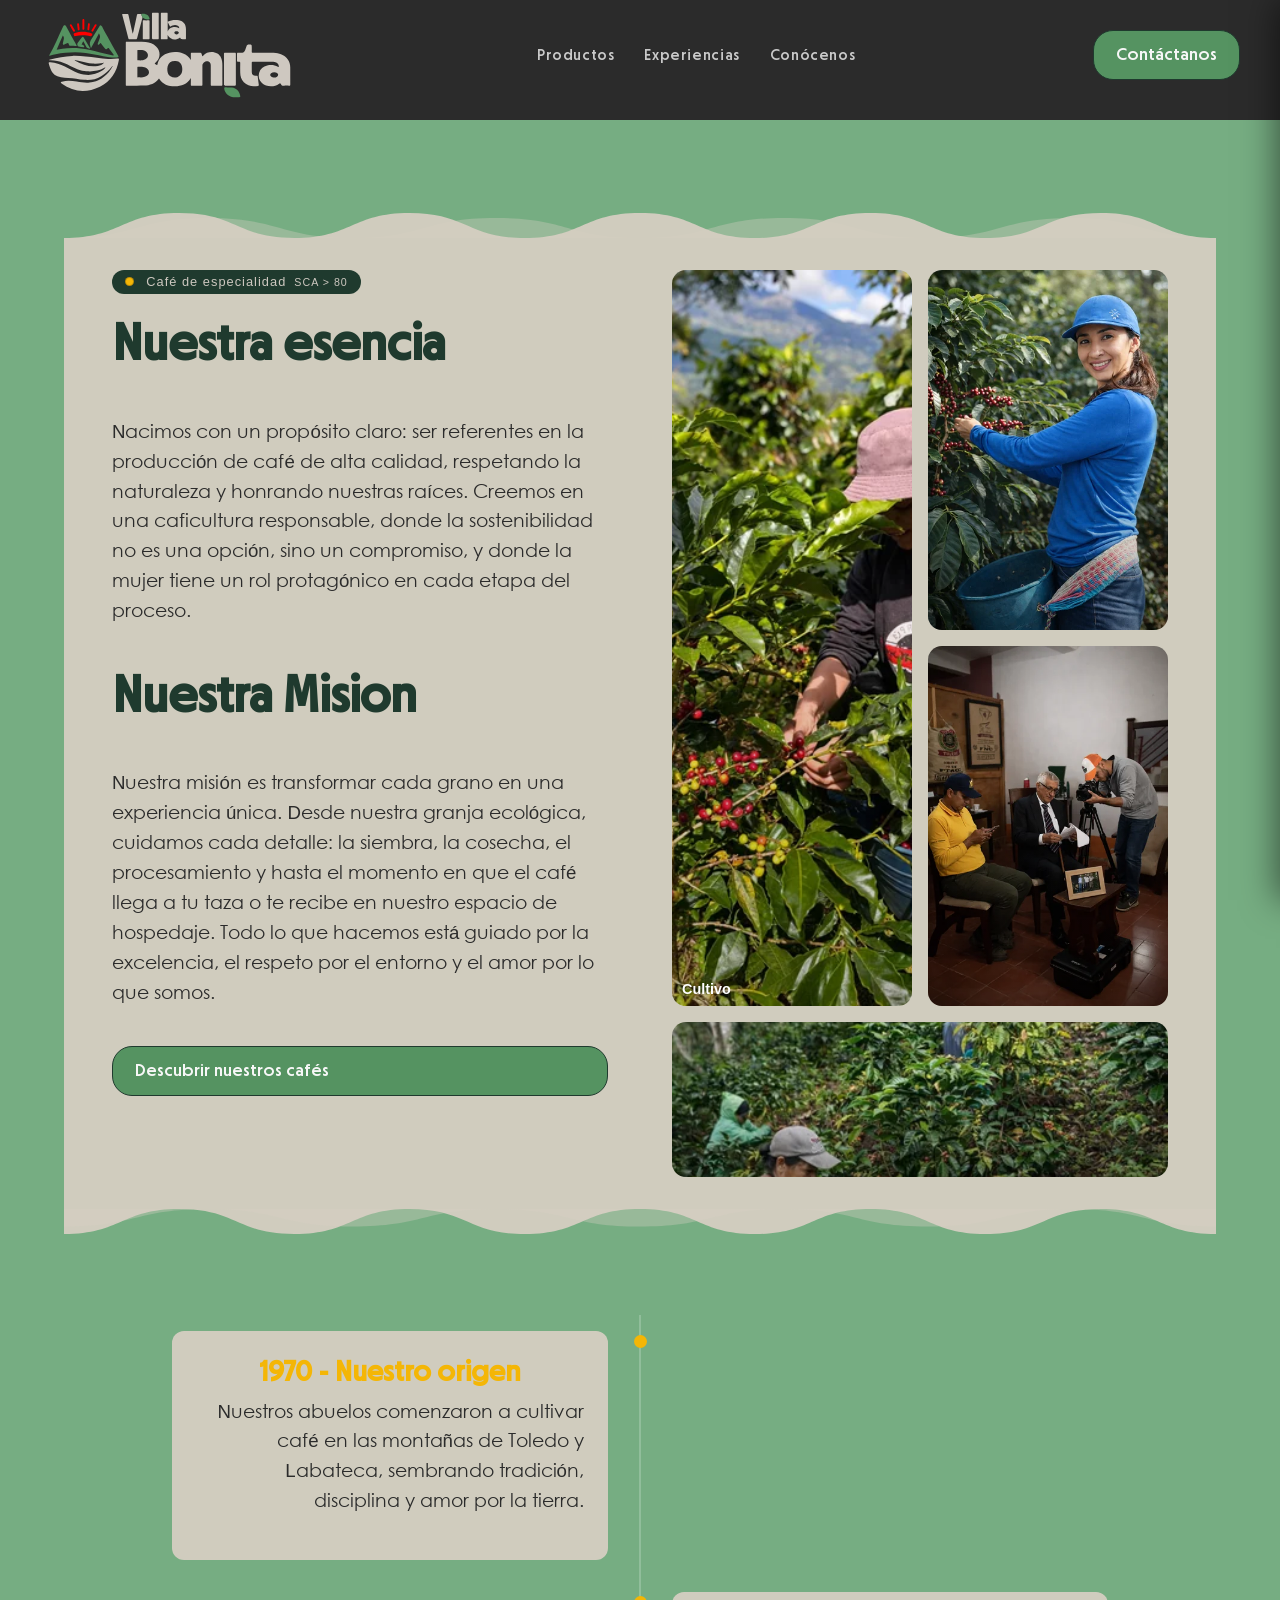
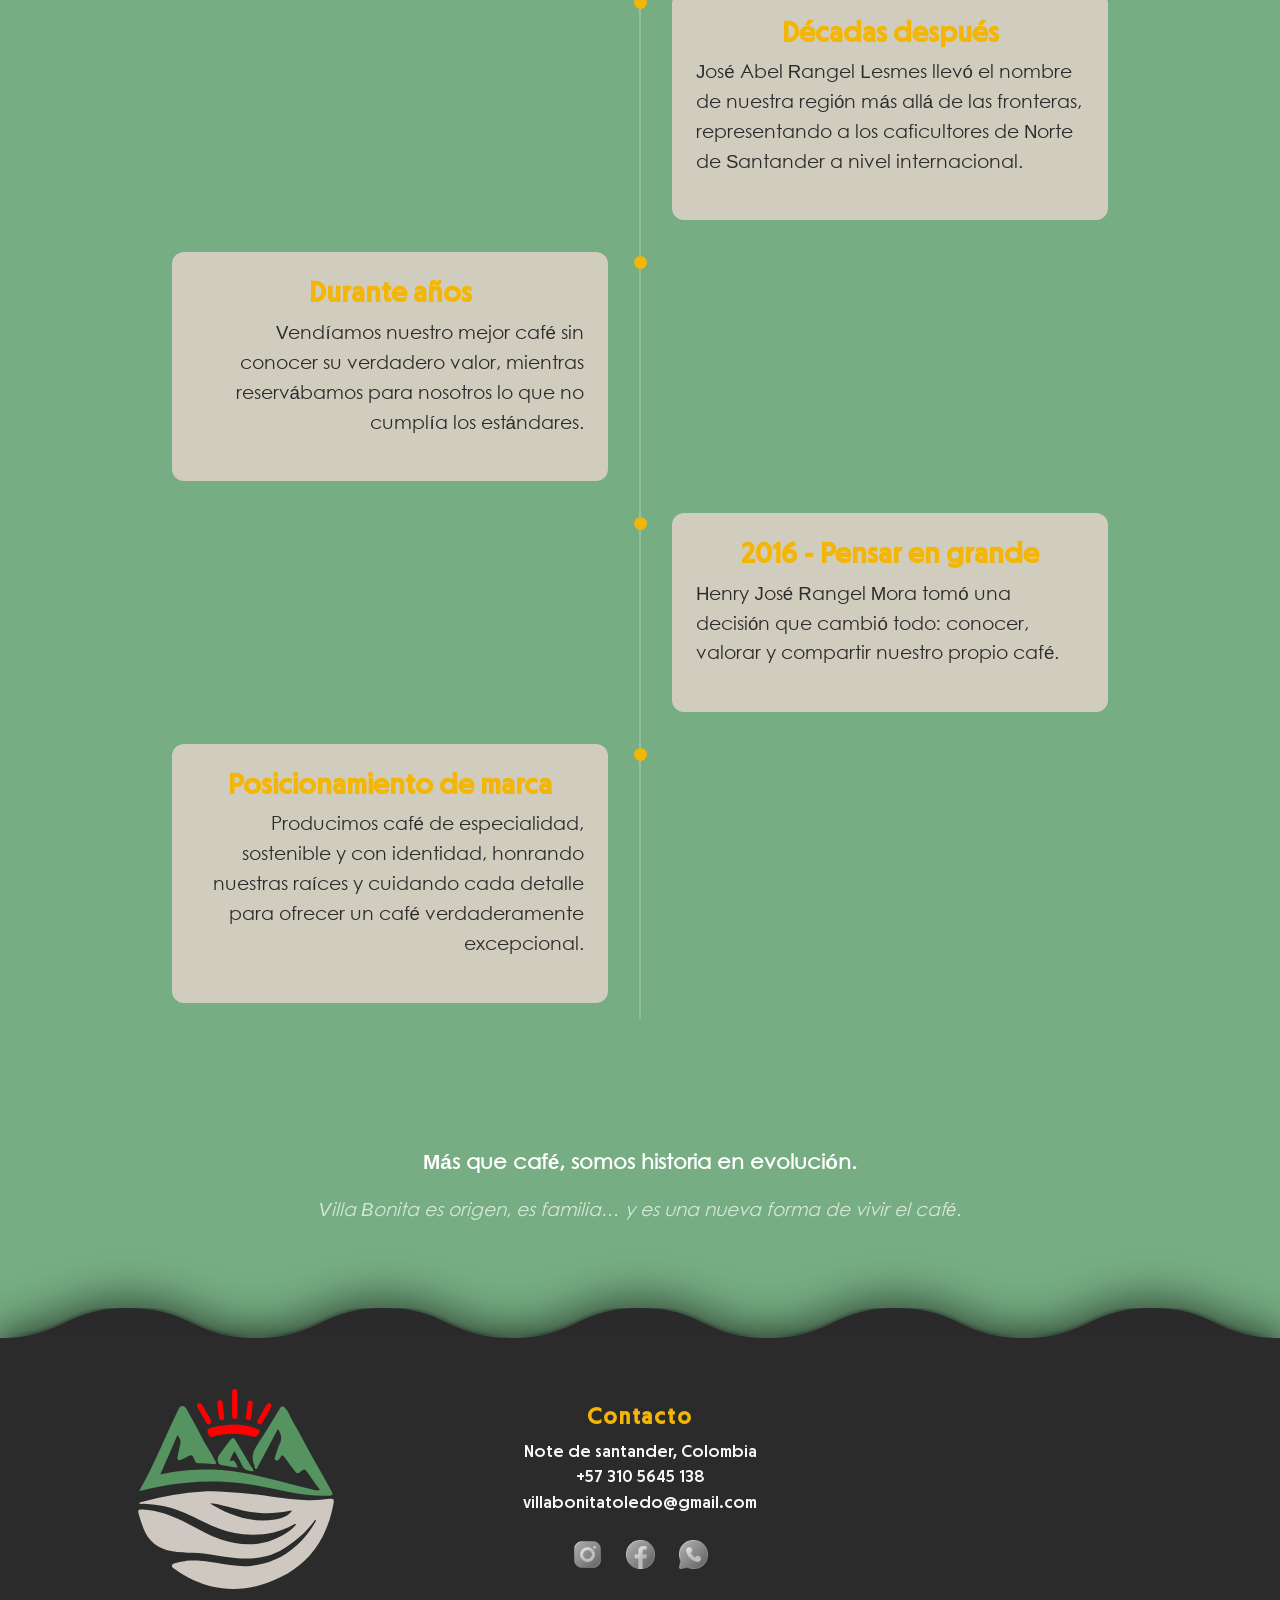
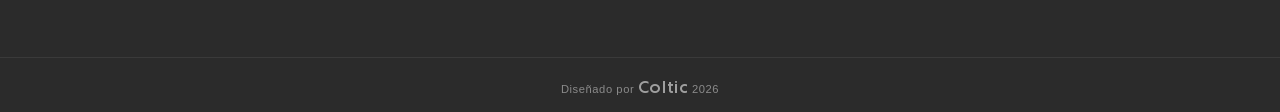
==== nosotros/index.html @ d552e8ca "web completa" ====
<!DOCTYPE html>
<html lang="es" dir="ltr">
<head>
  <meta charset="utf-8">
<meta name="viewport" content="width=device-width, initial-scale=1.0">
<meta name="generator" content="Hugo 0.157.0">

<title>

  Acerca de Nosotros | Cafe villa bonita

</title>


<meta name="description" content="Somos una familia caficultora de Norte de Santander, Colombia, parte de las más de 500.000 familias cafeteras que han construido la tradición del café colombiano durante generaciones. Hace más de 50 años, nuestros abuelos comenzaron a cultivar café en los municipios de Toledo y Labateca, produciendo granos de alta calidad que eran vendidos en pergamino seco a las cooperativas de la región.">
<meta name="robots" content="index,follow">
<link rel="canonical" href="https://cafevillabonita.com/nosotros/">


<meta name="theme-color" content="#1F3A2E">


<link rel="icon" type="image/png" sizes="32x32" href="../static/images/favicon-32.png">
<link rel="icon" type="image/png" sizes="16x16" href="../static/images/favicon-16.png">
<link rel="apple-touch-icon" href="../static/images/apple-touch-icon.png">


<meta property="og:title" content="Acerca de Nosotros">
<meta property="og:description" content="Somos una familia caficultora de Norte de Santander, Colombia, parte de las más de 500.000 familias cafeteras que han construido la tradición del café colombiano durante generaciones. Hace más de 50 años, nuestros abuelos comenzaron a cultivar café en los municipios de Toledo y Labateca, produciendo granos de alta calidad que eran vendidos en pergamino seco a las cooperativas de la región.">
<meta property="og:type" content="article">
<meta property="og:url" content="https://cafevillabonita.com/nosotros/">
<meta property="og:image" content="https://cafevillabonita.com/static/images/og-nosotros.jpg">


<meta name="twitter:card" content="summary_large_image">
<meta name="twitter:title" content="Acerca de Nosotros">
<meta name="twitter:description" content="Somos una familia caficultora de Norte de Santander, Colombia, parte de las más de 500.000 familias cafeteras que han construido la tradición del café colombiano durante generaciones. Hace más de 50 años, nuestros abuelos comenzaron a cultivar café en los municipios de Toledo y Labateca, produciendo granos de alta calidad que eran vendidos en pergamino seco a las cooperativas de la región.">
<meta name="twitter:image" content="https://cafevillabonita.com/static/images/og-nosotros.jpg">


<script type="application/ld+json">
{
  "@context": "https://schema.org",
  "@type": "CafeOrCoffeeShop",
  "name": "Cafe villa bonita",
  "url": "https:\/\/cafevillabonita.com\/",
  "image": "https:\/\/cafevillabonita.com\/static\/images\/og-nosotros.jpg",
  "telephone": "+573105645138",
  "priceRange": "$$",
  "servesCuisine": "Coffee",
  "address": {
    "@type": "PostalAddress",
    "addressLocality": "Cucuta",
    "addressRegion": "Norte de Santander",
    "addressCountry": "CO"
  },
  "areaServed": [
    "Cucuta",
    "Norte de Santander",
    "Colombia"
  ]
}
</script>



  
  <link rel="stylesheet" href="../css/alt-card-nosotros.min.e0b9ff55c21d50f3d258c3853c9b932d518402a1f5eff3ce58d56b089b18047c.css" integrity="sha256-4Ln/VcIdUPPSWMOFPJuTLVGEAqH17/POWNVrCJsYBHw=">

  
  <link rel="stylesheet" href="../css/alt-card.min.a012defa12b18b58662d722059b4952487ee0917223257ab98ca5a580519e308.css" integrity="sha256-oBLe&#43;hKxi1hmLXIgWbSVJIfuCRciMlermMpaWAUZ4wg=">

  
  <link rel="stylesheet" href="../css/banner.min.e0e24f517480e88f0f3f50a0a17abdf6e18a5f39805a95d7f7ee9c7c6dac8bc4.css" integrity="sha256-4OJPUXSA6I8PP1CgoXq99uGKXzmAWpXX9&#43;6cfG2si8Q=">

  
  <link rel="stylesheet" href="../css/card.min.d6b584b9b9c04e47d03b76b246a98bdae28131eff5845961ef75f1557c51cffa.css" integrity="sha256-1rWEubnATkfQO3ayRqmL2uKBMe/1hFlh73XxVXxRz/o=">

  
  <link rel="stylesheet" href="../css/footer.min.8803149e581cc47db1b1b2acdd8622eb58442ef3a30577e23818d7030b1f3c21.css" integrity="sha256-iAMUnlgcxH2xsbKs3YYi61hELvOjBXfiOBjXAwsfPCE=">

  
  <link rel="stylesheet" href="../css/header.min.76fa149b9b3a6375299b50a03fbbb56c1b076fc9094013f809448774cabc92ca.css" integrity="sha256-dvoUm5s6Y3Upm1CgP7u1bBsHb8kJQBP4CUSHdMq8kso=">

  
  <link rel="stylesheet" href="../css/home.min.0d981e11b7a90936c581f963ebe238af52ac992366ea3aa07b445f94643ab342.css" integrity="sha256-DZgeEbepCTbFgflj6&#43;I4r1KsmSNm6jqge0RflGQ6s0I=">

  
  <link rel="stylesheet" href="../css/nosotros.min.40eb03f7939fa5b7edeab7a87f39a2e6185ba25d52245701ea2e74d8fcb923e8.css" integrity="sha256-QOsD95Ofpbft6reofzmi5hhbol1SJFcB6i502Py5I&#43;g=">

  
  <link rel="stylesheet" href="../css/restart.min.5102d65a7f0a45d109d95d8af718df1ff96231693887f4243d9b9991c1edf4e9.css" integrity="sha256-UQLWWn8KRdEJ2V2K9xjfH/liMWk4h/QkPZuZkcHt9Ok=">

  
  <link rel="stylesheet" href="../css/root.min.d21fa82b6e6858e2c30b446e4b81944c9ce66790e1b120f0b5f7b65f4b5e7a98.css" integrity="sha256-0h&#43;oK25oWOLDC0RuS4GUTJzmZ5DhsSDwtfe2X0teepg=">




  
  <script src="../js/banner.min.9e2eaf1ab714903c343801140e72af5b3b07ce07e80082640d0bd305f63f912d.js" integrity="sha256-ni6vGrcUkDw0OAEUDnKvWzsHzgfoAIJkDQvTBfY/kS0=" defer></script>

  
  <script src="../js/header.min.4afda7f44153129c2d91d35d87b248793e9e0d000b89fb94a30e86420f507248.js" integrity="sha256-Sv2n9EFTEpwtkdNdh7JIeT6eDQALifuUow6GQg9Qckg=" defer></script>

  
  <script src="../js/home.min.dd20b974a887bbfc6c14af3d4c9d865d4722e168c89e0148416336201d9dabe5.js" integrity="sha256-3SC5dKiHu/xsFK89TJ2GXUci4WjIngFIQWM2IB2dq&#43;U=" defer></script>

</head>
<body>
  <header>
    <div class="header-container">

  <a class="logo-container" href="../">
    <img class="logo" src="../static/images/logo.svg" alt="Logo cafe villa bonita">
  </a>

  <nav>
    <ul>
      <li><a href="../#productos">Productos</a></li>
      <li><a href="../#experiencias">Experiencias</a></li>
      <li><a href="../nosotros">Conócenos</a></li>
    </ul>
  </nav>

  <div class="header-actions">
    <a class="button-1" href="https://api.whatsapp.com/send?phone=3105645138&text=Buen%20día,%20vengo%20del%20sitio%20web%20y%20me%20gustaría%20recibir%20información%20sobre%20sus%20cafés%20disponibles.%20☕" target="_blank">
      Contáctanos
    </a>
    <div class="hamburger-menu" id="hamburger-btn">
      <img src="../static/images/hamburger-menu.svg" alt="menu hamburguesa">
    </div>
  </div>
</div>


<div class="drawer-overlay" id="drawer-overlay"></div>
<div class="drawer" id="drawer">
  <button class="drawer-close" id="drawer-close">✕</button>
  <nav class="drawer-nav">
    <ul>
      <li><a href="../#productos" class="drawer-link">Productos</a></li>
      <li><a href="../#experiencias" class="drawer-link">Experiencias</a></li>
      <li><a href="../nosotros" class="drawer-link">Conócenos</a></li>
    </ul>
  </nav>
</div>


  </header>
  <main>
    
<section class="section-one">
  <div class="generic-container-nosotros">
    <div class="feature" id="reference-displacement-1">

  
  <svg class="wave" viewBox="0 0 400 24" preserveAspectRatio="none">
    <path d="M0,24 C25,24 25,8 50,8 C75,8 75,24 100,24 C125,24 125,8 150,8 C175,8 175,24 200,24 C225,24 225,8 250,8 C275,8 275,24 300,24 C325,24 325,8 350,8 C375,8 375,24 400,24 L0,24 Z" fill="rgba(214,207,194,0.35)"/>
    <path d="M0,24 C20,24 20,4 40,4 C60,4 60,24 80,24 C100,24 100,4 120,4 C140,4 140,24 160,24 C180,24 180,4 200,4 C220,4 220,24 240,24 C260,24 260,4 280,4 C300,4 300,24 320,24 C340,24 340,4 360,4 C380,4 380,24 400,24 L0,24 Z" fill="rgba(214,207,194,0.94)"/>
  </svg>

  <div class="content">

    <div class="intro">
      <span class="badge">
        <span class="dot"></span>
        Café de especialidad
        <small>SCA > 80</small>
      </span>

      <h2>Nuestra esencia</h2>

      <p>
        Nacimos con un propósito claro: ser referentes en la producción de café de alta calidad, respetando la naturaleza y honrando nuestras raíces. Creemos en una caficultura responsable, donde la sostenibilidad no es una opción, sino un compromiso, y donde la mujer tiene un rol protagónico en cada etapa del proceso.
      </p>

      <h2>Nuestra Mision</h2>

      <p>
        Nuestra misión es transformar cada grano en una experiencia única. Desde nuestra granja ecológica, cuidamos cada detalle: la siembra, la cosecha, el procesamiento y hasta el momento en que el café llega a tu taza o te recibe en nuestro espacio de hospedaje. Todo lo que hacemos está guiado por la excelencia, el respeto por el entorno y el amor por lo que somos.
      </p>

      <a href="#" class="button-1">
        Descubrir nuestros cafés
      </a>
    </div>

    
    <div class="list-images">

      <div>
        <img src="../static/images/villa3.webp" alt="">
        <span>Cultivo</span>
      </div>

      <div>
        <img src="../static/images/villa1.webp" alt="">
      </div>

      <div>
        <img src="../static/images/villa4.webp" alt="">
      </div>

      <div>
        <img src="../static/images/villa2.webp" alt="">
      </div>

    </div>

  </div>

  
  <svg class="wave" viewBox="0 0 400 24" preserveAspectRatio="none">
    <path d="M0,0 L0,20 C20,20 20,0 40,0 C60,0 60,20 80,20 C100,20 100,0 120,0 C140,0 140,20 160,20 C180,20 180,0 200,0 C220,0 220,20 240,20 C260,20 260,0 280,0 C300,0 300,20 320,20 C340,20 340,0 360,0 C380,0 380,20 400,20 L400,0 Z" fill="rgba(214,207,194,0.94)"/>
    <path d="M0,0 L0,14 C25,14 25,0 50,0 C75,0 75,14 100,14 C125,14 125,0 150,0 C175,0 175,14 200,14 C225,14 225,0 250,0 C275,0 275,14 300,14 C325,14 325,0 350,0 C375,0 375,14 400,14 L400,0 Z" fill="rgba(214,207,194,0.35)"/>
  </svg>

</div>

  </div>
</section>


<section class="section-two">

  <div class="green-container" id="reference-displacement-2">

    <div class="timeline">

      <div class="timeline-item left">
        <div class="timeline-card">
          <h2>1970 - Nuestro origen</h2>
          <p>
            Nuestros abuelos comenzaron a cultivar café en las montañas de Toledo y Labateca, sembrando tradición, disciplina y amor por la tierra.
          </p>
        </div>
      </div>

      <div class="timeline-item right">
        <div class="timeline-card">
          <h2>Décadas después</h2>
          <p>
            José Abel Rangel Lesmes llevó el nombre de nuestra región más allá de las fronteras, representando a los caficultores de Norte de Santander a nivel internacional.
          </p>
        </div>
      </div>

      <div class="timeline-item left">
        <div class="timeline-card">
          <h2>Durante años</h2>
          <p>
            Vendíamos nuestro mejor café sin conocer su verdadero valor, mientras reservábamos para nosotros lo que no cumplía los estándares.
          </p>
        </div>
      </div>

      <div class="timeline-item right">
        <div class="timeline-card">
          <h2>2016 - Pensar en grande</h2>
          <p>
            Henry José Rangel Mora tomó una decisión que cambió todo: conocer, valorar y compartir nuestro propio café.
          </p>
        </div>
      </div>

      <div class="timeline-item left">
        <div class="timeline-card">
          <h2>Posicionamiento de marca</h2>
          <p>
            Producimos café de especialidad, sostenible y con identidad, honrando nuestras raíces y cuidando cada detalle para ofrecer un café verdaderamente excepcional.
          </p>
        </div>
      </div>

    </div>

    <div class="nosotros-cierre">
      <p class="big">
        Más que café, somos historia en evolución.
      </p>
      <p class="cta">
        Villa Bonita es origen, es familia… y es una nueva forma de vivir el café.
      </p>
    </div>

  </div>

</section>


  </main>
  <footer>
    <div class="footer-wrapper">

<svg class="wave" xmlns="http://www.w3.org/2000/svg" viewBox="0 0 200 12" preserveAspectRatio="none">
  <defs>
    <filter id="waveShadow" x="-20%" y="-50%" width="140%" height="200%">
      <feDropShadow dx="0" dy="-0.6" stdDeviation="0.6" flood-color="black" flood-opacity="0.35"/>
    </filter>
  </defs>
  <path 
    d="M0,12 C10,12 10,0 20,0 C30,0 30,12 40,12 C50,12 50,0 60,0 C70,0 70,12 80,12 C90,12 90,0 100,0 C110,0 110,12 120,12 C130,12 130,0 140,0 C150,0 150,12 160,12 C170,12 170,0 180,0 C190,0 190,12 200,12 L200,12 L0,12 Z"
    fill="rgba(43,43,43)"
    filter="url(#waveShadow)"
  />
</svg>

<div class="footer">
    <div class="footer-container">
        <div class="footer-brand">
            <a href="../">
                <img src="../static/images/logo-mini.svg" alt="Cafe villa bonita logo">
            </a>
        </div>
        <div class="footer-contact">
            <div class="more-info">
                <h3>Contacto</h3>
                <ul class="contact-list">
                    <li>Note de santander, Colombia</li>
                    <li>+57 310 5645 138</li>
                    <li>villabonitatoledo@gmail.com</li>
                </ul>
            </div>
            <div class="social-network">
                <a href="https://www.instagram.com/granja_villabonita/?hl=es-la" target="_blank">
                    <img src="../static/images/instagram.webp" alt="Instagram">
                </a>
                <a href="https://web.facebook.com/cafeVillabonita/?locale=es_LA&_rdc=1&_rdr#" target="_blank">
                    <img src="../static/images/facebook.webp" alt="LinkedIn">
                </a>
                <a href="https://api.whatsapp.com/send?phone=573105645138&text=Buen%20día,%20vengo%20del%20sitio%20web%20y%20quisiera%20recibir%20más%20información%20sobre%20sus%20productos%20de%20café.%20☕" target="_blank">
                    <img src="../static/images/whatsapp.webp" alt="Whatsapp">
                </a>
            </div>
        </div>
        <div class="footer-maps">
            <iframe 
                src="https://www.google.com/maps/embed?pb=!1m18!1m12!1m3!1d3957.464409451192!2d-72.4615962520603!3d7.301605736949789!2m3!1f0!2f0!3f0!3m2!1i1024!2i768!4f13.1!3m3!1m2!1s0x8e689b80496dd65d%3A0x60ef6990eabd47de!2sCAFE%20VILLA%20CELINA%20SAS%20-%20Productora%2C%20procesadora%20y%20comercializadora%20de%20Caf%C3%A9.!5e0!3m2!1ses!2sco!4v1774095635940!5m2!1ses!2sco" 
                loading="lazy" 
                referrerpolicy="no-referrer-when-downgrade">
            </iframe>
        </div>
    </div>
    <div class="footer-credits">
        Diseñado por 
        <a href="https://coltic.site" target="_blank" rel="noopener">Coltic</a> 
        2026
    </div>
</div>

</div>

  </footer>
</body>
</html>
---- css/alt-card-nosotros.min.e0b9ff55c21d50f3d258c3853c9b932d518402a1f5eff3ce58d56b089b18047c.css ----
#reference-displacement-1 .content{align-items:start}.list-images{display:grid;grid-template-columns:repeat(2,1fr);grid-template-rows:1fr 1fr auto;gap:1rem}.list-images div{position:relative;overflow:hidden;border-radius:14px}.list-images img{width:100%;height:100%;object-fit:cover;display:block;transition:transform .6s ease}.list-images div:nth-child(1){grid-row:span 2}.list-images div:nth-child(4){grid-column:span 2;aspect-ratio:16/5}.list-images div:hover img{transform:scale(1.08)}.list-images div::after{content:"";position:absolute;inset:0;background:linear-gradient(to top,rgba(0,0,0,.4),transparent 60%);opacity:.7;transition:.3s}.list-images span{position:absolute;bottom:10px;left:10px;color:#fff;font-size:.9rem;font-weight:600;z-index:2}@media(max-width:890px){.list-images{grid-template-columns:repeat(2,1fr);grid-template-rows:auto}.list-images div:nth-child(1){grid-row:span 2;aspect-ratio:unset;min-height:280px}.list-images div:nth-child(2),.list-images div:nth-child(3){aspect-ratio:1/1}.list-images div:nth-child(4){grid-column:span 2;aspect-ratio:3/1}}
---- css/alt-card.min.a012defa12b18b58662d722059b4952487ee0917223257ab98ca5a580519e308.css ----
.wave{width:100%;height:24px;display:block}.content{display:grid;grid-template-columns:1fr 1fr;gap:4rem;background:rgba(214,207,194,.94);padding:2rem clamp(1rem,8vw,3rem)}.intro{display:flex;flex-direction:column;gap:1.2rem}.badge{display:inline-flex;align-items:center;gap:.5rem;padding:.35rem .8rem;font-size:.8rem;letter-spacing:.08em;background:var(--bg-main);border-radius:999px;color:var(--text-muted);width:fit-content}.dot{width:7px;height:7px;border-radius:50%;background:var(--accent-yellow)}.intro h2{color:var(--bg-main)}.list{display:flex;flex-direction:column;gap:1.5rem}.list>div{display:flex;gap:1rem;padding-bottom:1rem;border-bottom:1px solid rgba(31,58,46,8%)}.list span{font-size:2rem;font-weight:800;font-family:acumin;color:var(--accent-yellow);width:2rem}.list strong{font-size:1rem}@media(max-width:890px){.content{grid-template-columns:1fr;gap:3rem}.intro h2{font-size:1.9rem}}
---- css/banner.min.e0e24f517480e88f0f3f50a0a17abdf6e18a5f39805a95d7f7ee9c7c6dac8bc4.css ----
.banner{display:grid;grid-template-columns:1fr 1fr;max-width:1200px;width:100%;box-sizing:border-box;gap:0;padding:1rem 1.5rem;background:var(--bg-secondary)}.banner-content{display:flex;flex-direction:column;justify-content:center;gap:1.4rem}.banner-image{display:flex;align-items:center;justify-content:center}.kit-image{display:flex;flex-direction:column;align-items:center;gap:1rem;width:100%}.kit-frame{position:relative;width:100%;aspect-ratio:1;border-radius:1.5rem;overflow:hidden;background:rgba(255,255,255,4%)}.kit-frame img{width:100%;height:100%;object-fit:cover;display:block;transition:opacity .4s}.kit-prev,.kit-next{position:absolute;top:50%;transform:translateY(-50%);background:rgba(0,0,0,.35);color:#fff;border:none;width:32px;height:32px;border-radius:50%;cursor:pointer;font-size:.9rem;display:flex;align-items:center;justify-content:center;z-index:2;transition:background .2s}.kit-prev:hover,.kit-next:hover{background:rgba(0,0,0,.6)}.kit-prev{left:.7rem}.kit-next{right:.7rem}.dots-image{display:flex;gap:.5rem}.dots-image span{display:block;width:8px;height:8px;border-radius:50%;border:1.5px solid var(--brand-green-light);cursor:pointer;transition:background .2s}.dots-image span.on{background:var(--brand-green-light)}.banner-tag{font-size:.72rem;letter-spacing:.14em;text-transform:uppercase;color:var(--brand-green-light)}.banner-description{color:var(--text-muted);line-height:1.7;font-size:.9rem;max-width:44ch}.banner-actions{display:flex;flex-wrap:wrap;gap:.8rem}@media(max-width:890px){.banner{grid-template-columns:1fr;padding:1rem 1.5rem;text-align:center}.banner-content{align-items:center;padding:0;display:contents}.banner-tag{order:1}.banner h1{order:2}.banner-description{order:3}.banner-image{order:4;padding-top:1rem}.banner-actions{order:5;justify-content:center;padding:1rem 0}.banner{display:flex;flex-direction:column;align-items:center}.banner-description{max-width:unset}}
---- css/card.min.d6b584b9b9c04e47d03b76b246a98bdae28131eff5845961ef75f1557c51cffa.css ----
.card{width:100%;filter:drop-shadow(0 8px 24px rgba(0,0,0,.25))}.card-body{background:rgba(214,207,194,.94);padding:1.5rem}.wave{display:block;width:100%;height:30px}.card h2{margin-bottom:1rem}.card p{line-height:1.7}.prod-img{width:100%;aspect-ratio:4/3;object-fit:cover;display:block;margin-bottom:1rem}.card-body h3{font-size:.95rem;font-weight:600;color:var(--bg-main);margin:0 0 .2rem}.prod-sub{font-size:.75rem;color:#7a7267;margin:0 0 .8rem}.sabores{display:flex;flex-wrap:wrap;gap:.3rem;margin-bottom:.8rem}.sabores span{font-size:.65rem;letter-spacing:.06em;text-transform:uppercase;padding:.18rem .55rem;border:1px solid rgba(43,33,15,.22);border-radius:999px;color:#5a5045}.indicadores{display:flex;flex-direction:column;gap:.4rem;margin-bottom:.9rem}.ind-row{display:flex;align-items:center;gap:.6rem;font-size:.68rem;text-transform:uppercase;letter-spacing:.06em;color:#7a7267}.ind-row>span{min-width:4.2rem}.dot{display:inline-block;width:9px;height:9px;border-radius:50%;border:1.5px solid rgba(43,33,15,.28);margin-right:.28rem}.dot.on{background:var(--bg-main);border-color:var(--bg-main)}.prod-footer{display:flex;align-items:center;justify-content:space-between;padding-top:.8rem;border-top:1px solid rgba(43,33,15,.1)}.precio{display:block;font-size:2rem;font-weight:700;font-family:acumin;color:var(--bg-main)}.stock{font-size:.68rem;letter-spacing:.04em;color:var(--brand-green)}.stock.low{color:var(--accent-yellow)}.btn{font-size:.7rem;font-weight:600;letter-spacing:.07em;text-transform:uppercase;text-decoration:none;padding:.5rem .9rem;background:var(--bg-main);color:var(--text-muted);border-radius:4px}
---- css/footer.min.8803149e581cc47db1b1b2acdd8622eb58442ef3a30577e23818d7030b1f3c21.css ----
.footer-wrapper{display:flex;flex-direction:column;width:100%;filter:drop-shadow(0 -10px 20px rgba(0,0,0,.4))drop-shadow(0 8px 20px rgba(0,0,0,.3));will-change:filter;transform:translateZ(0)}.wave{display:block;width:100%;height:30px;position:relative;z-index:2}footer{display:flex;flex-direction:column;align-items:center;background-color:var(--brand-green-light);padding-top:3rem}.footer{background-color:var(--bg-secondary);width:100%;display:flex;flex-direction:column;align-items:center;box-shadow:0 10px 28px rgba(0,0,0,.4);will-change:auto}.footer-container{display:grid;grid-template-columns:1fr 1fr 1fr;max-width:1200px;width:100%;padding:3rem 1.5rem;gap:60px}.footer-brand{display:flex;flex-direction:column;justify-content:center;align-items:center}.footer-brand img{width:200px}.footer-contact{display:flex;flex-direction:column;text-align:center;align-items:center;justify-content:center}.more-info h3{color:var(--accent-yellow);font-size:1.4rem;font-weight:600;letter-spacing:.08em;font-family:niveau;margin-bottom:14px}.contact-list{display:flex;flex-direction:column;gap:8px}.social-network{display:flex;gap:18px;margin-top:25px}.social-network img{width:35px;transition:transform .3s}.social-network a:hover img{transform:translateY(-3px)}.footer-maps iframe{width:100%;height:220px;border:none;border-radius:10px;filter:grayscale(30%)contrast(1.05)}.footer-credits{text-align:center;font-size:.7rem;letter-spacing:.05em;color:rgba(255,255,255,.45);padding:1rem 0 .6rem;width:100%;border-top:1px solid rgba(255,255,255,7%)}.footer-credits a{color:rgba(255,255,255,.55);text-decoration:none;transition:.25s}.footer-credits a:hover{color:#fff}@media(max-width:820px){.footer-container{grid-template-columns:1fr}.footer-brand{order:1}.footer-maps{order:2}.footer-contact{order:3}}
---- css/header.min.76fa149b9b3a6375299b50a03fbbb56c1b076fc9094013f809448774cabc92ca.css ----
.logo-container{display:contents}.header-container{width:100%;display:flex;align-items:center;justify-content:space-between;padding:10px 40px;background:var(--bg-secondary);position:fixed;top:0;left:0;z-index:1000;box-sizing:border-box;transition:transform .35s ease,padding .25s ease}.header-container.hide{transform:translateY(-100%)}.logo{height:90px;transition:height .25s ease;display:block}nav ul{list-style:none;margin:0;padding:0;display:flex;align-items:center;gap:30px}nav ul li a{color:rgba(255,255,255,.75);text-decoration:none;font-size:.95rem;letter-spacing:.04em;transition:color .2s}nav ul li a:hover{color:#fff}.header-actions{display:flex;align-items:center;gap:1rem}.hamburger-menu{display:none;cursor:pointer;padding:6px;border-radius:8px;transition:background .2s}.hamburger-menu:hover{background:rgba(255,255,255,8%)}.hamburger-menu img{width:28px;display:block;filter:brightness(0)invert(1)}.drawer-overlay{position:fixed;inset:0;background:rgba(0,0,0,.6);z-index:1100;opacity:0;pointer-events:none;transition:opacity .3s ease}.drawer-overlay.open{opacity:1;pointer-events:all}.drawer{position:fixed;top:0;right:0;width:260px;height:100%;background:var(--bg-secondary);z-index:1200;display:flex;flex-direction:column;padding:1.5rem;box-sizing:border-box;transform:translateX(100%);transition:transform .3s ease;box-shadow:-4px 0 32px rgba(0,0,0,.5);border-left:1px solid rgba(255,255,255,7%)}.drawer.open{transform:translateX(0)}.drawer-close{align-self:flex-end;background:0 0;border:1px solid rgba(255,255,255,.12);border-radius:6px;color:rgba(255,255,255,.6);font-size:1rem;cursor:pointer;padding:4px 10px;margin-bottom:2rem;transition:all .2s;line-height:1}.drawer-close:hover{background:rgba(255,255,255,8%);color:#fff}.drawer-nav ul{list-style:none;margin:0;padding:0;display:flex;flex-direction:column}.drawer-nav ul li{border-bottom:1px solid rgba(255,255,255,7%)}.drawer-nav ul li:last-child{border-bottom:none}.drawer-nav a{font-size:1rem;color:#fff;text-decoration:none;letter-spacing:.04em;padding:1rem 0;display:flex;align-items:center;justify-content:space-between;transition:color .2s,padding-left .2s}.drawer-nav a::after{content:"→";font-size:.85rem;opacity:0;transform:translateX(-6px);transition:opacity .2s,transform .2s}.drawer-nav a:hover{color:var(--accent-yellow);padding-left:4px}.drawer-nav a:hover::after{opacity:1;transform:translateX(0)}@media(max-width:820px){.header-container nav{display:none}.hamburger-menu{display:flex;align-items:center}}@media(max-width:520px){.header-container{padding:10px 20px}.logo{height:55px!important}}
---- css/home.min.0d981e11b7a90936c581f963ebe238af52ac992366ea3aa07b445f94643ab342.css ----
.green-container h2{text-align:center;color:var(--bg-main);font-size:3rem;font-weight:700;margin-bottom:2rem}.gridx3{display:grid;grid-template-columns:repeat(3,1fr);gap:1rem;align-items:stretch}.section-two{background-color:var(--brand-green-light);display:flex;flex-direction:column;align-items:center}.green-container{max-width:1200px;width:100%;padding:1rem 1.5rem;display:flex;flex-direction:column;gap:4rem}.section-one{padding-top:120px;background:var(--bg-secondary);display:flex;align-items:center;flex-direction:column}.reference{width:100%;display:flex;flex-direction:column;align-items:center;position:relative}.generic-container{position:absolute;width:100%;padding:1rem 1.5rem;max-width:1200px;top:clamp(4rem,24vw,20rem)}.generic-container-nosotros{position:absolute;width:100%;padding:1rem 1.5rem;max-width:1200px;top:clamp(4rem,24vw,12rem)}.mosaic{display:grid;grid-template-columns:2fr 2fr 1.4fr;grid-template-rows:220px 220px 260px;gap:1rem;margin-top:2rem}.mosaic img{width:100%;height:100%;object-fit:cover;border-radius:12px;transition:transform .4s ease,filter .4s ease}.mosaic img:hover{transform:scale(1.05);filter:brightness(1.05)}.m1{grid-column:1/2;grid-row:1/3}.m2{grid-column:2/3;grid-row:1/2}.m3{grid-column:3/4;grid-row:1/3}.m4{grid-column:2/3;grid-row:2/3}.m5{grid-column:1/2;grid-row:3/4}.m6{grid-column:2/3;grid-row:3/4}.m7{grid-column:3/4;grid-row:3/4}.mosaic-text{grid-column:1/3;grid-row:3/4;display:grid;grid-template-columns:1fr 1fr;gap:1rem;border-radius:12px;overflow:hidden}.mosaic-exp{position:relative;border-radius:12px;overflow:hidden;cursor:default}.exp-bg{position:absolute;inset:0;background-size:cover;background-position:50%;filter:blur(2px)brightness(.45);transform:scale(1.08);transition:filter .5s ease,transform .5s ease}.mosaic-exp:hover .exp-bg{filter:blur(0)brightness(.35);transform:scale(1.12)}.exp-content{position:relative;z-index:2;padding:1.4rem 1.6rem;height:100%;display:flex;flex-direction:column;justify-content:flex-end}.exp-content strong{display:block;color:var(--accent-yellow);font-size:1.1rem;letter-spacing:.06em;margin-bottom:.5rem;text-shadow:0 2px 8px rgba(0,0,0,.6)}.exp-content p{font-size:.85rem;color:rgba(255,255,255,.85);line-height:1.6;margin:0;text-shadow:0 1px 4px rgba(0,0,0,.7)}.closing-statement{position:relative;border-radius:16px;overflow:hidden;min-height:320px;display:flex;align-items:center;justify-content:center;margin-bottom:2rem}.closing-bg{position:absolute;inset:0;background-size:cover;background-position:50%;filter:blur(3px)brightness(.35);transform:scale(1.05)}.closing-inner{position:relative;z-index:2;text-align:center;max-width:720px;padding:3rem 2rem}.closing-big{font-size:clamp(1.8rem,4vw,2.8rem);font-weight:800;color:#fff;letter-spacing:.04em;margin:0 0 1.2rem;text-shadow:0 4px 20px rgba(0,0,0,.6);font-family:niveau,sans-serif}.closing-sub{font-size:1rem;color:rgba(255,255,255,.75);line-height:1.8;margin:0;text-shadow:0 2px 8px rgba(0,0,0,.5)}@media(max-width:890px){.gridx3{grid-template-columns:1fr 1fr}.mosaic{grid-template-columns:1fr 1fr;grid-template-rows:200px 200px 200px auto 200px}.m1{grid-column:1/3;grid-row:1/2}.m2{grid-column:1/2;grid-row:2/3}.m3{grid-column:2/3;grid-row:2/3}.m4{grid-column:1/3;grid-row:3/4}.mosaic-text{grid-column:1/3;grid-row:4/5;grid-template-columns:1fr 1fr;min-height:220px}.m5{grid-column:1/2;grid-row:5/6}.m6{grid-column:2/3;grid-row:5/6}.m7{display:none}}@media(max-width:690px){.gridx3{grid-template-columns:1fr}.mosaic{grid-template-columns:1fr;grid-template-rows:auto}.mosaic img{grid-column:auto!important;grid-row:auto!important;height:200px}.mosaic-text{grid-column:auto!important;grid-row:auto!important;grid-template-columns:1fr;min-height:400px}.mosaic-exp{min-height:180px}.m7{display:none}}@media(max-width:520px){.section-one{padding-top:90px}}
---- css/nosotros.min.40eb03f7939fa5b7edeab7a87f39a2e6185ba25d52245701ea2e74d8fcb923e8.css ----
.timeline{position:relative;max-width:1e3px;margin:0 auto 4rem}.timeline::before{content:"";position:absolute;top:0;left:50%;transform:translateX(-50%);width:2px;height:100%;background:rgba(255,255,255,.2)}.timeline-item{position:relative;width:50%;padding:1rem 2rem}.timeline-item.left{left:0;text-align:right}.timeline-item.right{left:50%}.timeline-item::before{content:"";position:absolute;top:20px;width:13px;height:13px;border-radius:50%;background:var(--accent-yellow);z-index:2}.timeline-item.left::before{right:-6.5px;left:auto}.timeline-item.right::before{left:-6.5px;right:auto}.timeline-item .timeline-card{background:rgba(214,207,194,.94);backdrop-filter:blur(6px);padding:1.5rem;border-radius:12px}.timeline-item h2{font-size:1.8rem!important;color:var(--accent-yellow)!important;margin-bottom:.5rem!important}.timeline-item.active .timeline-card{background:rgba(160,160,160,.25)}.nosotros-cierre{text-align:center;max-width:700px;margin:0 auto}.nosotros-cierre .big{font-size:1.3rem;font-weight:700;margin-bottom:1rem;color:#fff}.nosotros-cierre .cta{font-style:italic;color:rgba(255,255,255,.7)}@media(max-width:800px){.timeline::before{left:16px;transform:none}.timeline-item{width:100%;padding-left:42px;padding-right:1rem}.timeline-item.left,.timeline-item.right{left:0;text-align:left}.timeline-item.left::before,.timeline-item.right::before{left:10px;right:auto}}
---- css/restart.min.5102d65a7f0a45d109d95d8af718df1ff96231693887f4243d9b9991c1edf4e9.css ----
*,*::before,*::after{margin:0;padding:0;box-sizing:border-box}html{line-height:1;-webkit-text-size-adjust:100%;scroll-behavior:smooth}body{font-family:sans-serif;background-color:#fff;color:#000}ul,ol{list-style:none}a{text-decoration:none;color:inherit}button{border:none;background:0 0;cursor:pointer}img{max-width:100%;display:block}
---- css/root.min.d21fa82b6e6858e2c30b446e4b81944c9ce66790e1b120f0b5f7b65f4b5e7a98.css ----
:root{--bg-main:#1F3A2E;--bg-secondary:#2B2B2B;--brand-green:#559361;--brand-green-light:#76AD82;--accent-red:#FF0000;--accent-yellow:#F4B606;--text-main:#F7F7F7;--text-muted:#CEC8C0;--surface-card:#2E463A;--surface-border:#3F5F4F}@font-face{font-family:century gothic wgl;src:url(../static/fonts/CentGothWGL.woff2)format("woff2");font-weight:400;font-style:normal;font-display:swap}@font-face{font-family:niveau;src:url(../static/fonts/niveau.woff2)format("woff2");font-weight:400;font-style:normal;font-display:swap}@font-face{font-family:acumin;src:url(../static/fonts/Acumin-Variable-Concept.woff2)format("woff2");font-weight:100 900;font-style:normal;font-display:swap}h1,h2{font-family:niveau,sans-serif;font-optical-sizing:auto;font-weight:700;font-style:normal;color:var(--text-main);line-height:1.2}h1{font-size:clamp(40px,4vw,58px)}h2{font-size:clamp(40px,4vw,58px);margin-bottom:1.5rem}h3{font-family:century gothic wgl,sans-serif;font-weight:700}p,a{font-family:century gothic wgl,sans-serif;font-weight:400;font-size:14pt;line-height:1.6;margin-bottom:1em;color:var(--bg-secondary)}h4{font-size:10pt;color:#d1d1d1;font-weight:400}ul,li,a{color:var(--text-main);font-family:niveau,cursive;font-size:1.1rem;cursor:pointer;transition:color .3s}li:hover,a:hover{color:var(--accent-yellow)}ul{list-style:none;padding:0;margin:0;display:flex;gap:30px}.button-1{background:var(--brand-green);padding:10px 22px;border-radius:20px;border:1px solid var(--bg-main);display:flex;align-items:center;margin:auto 0;color:var(--text-main);transition:background .25s ease,transform .2s ease}.button-1:hover{background:var(--brand-green-light);transform:translateY(-2px)}
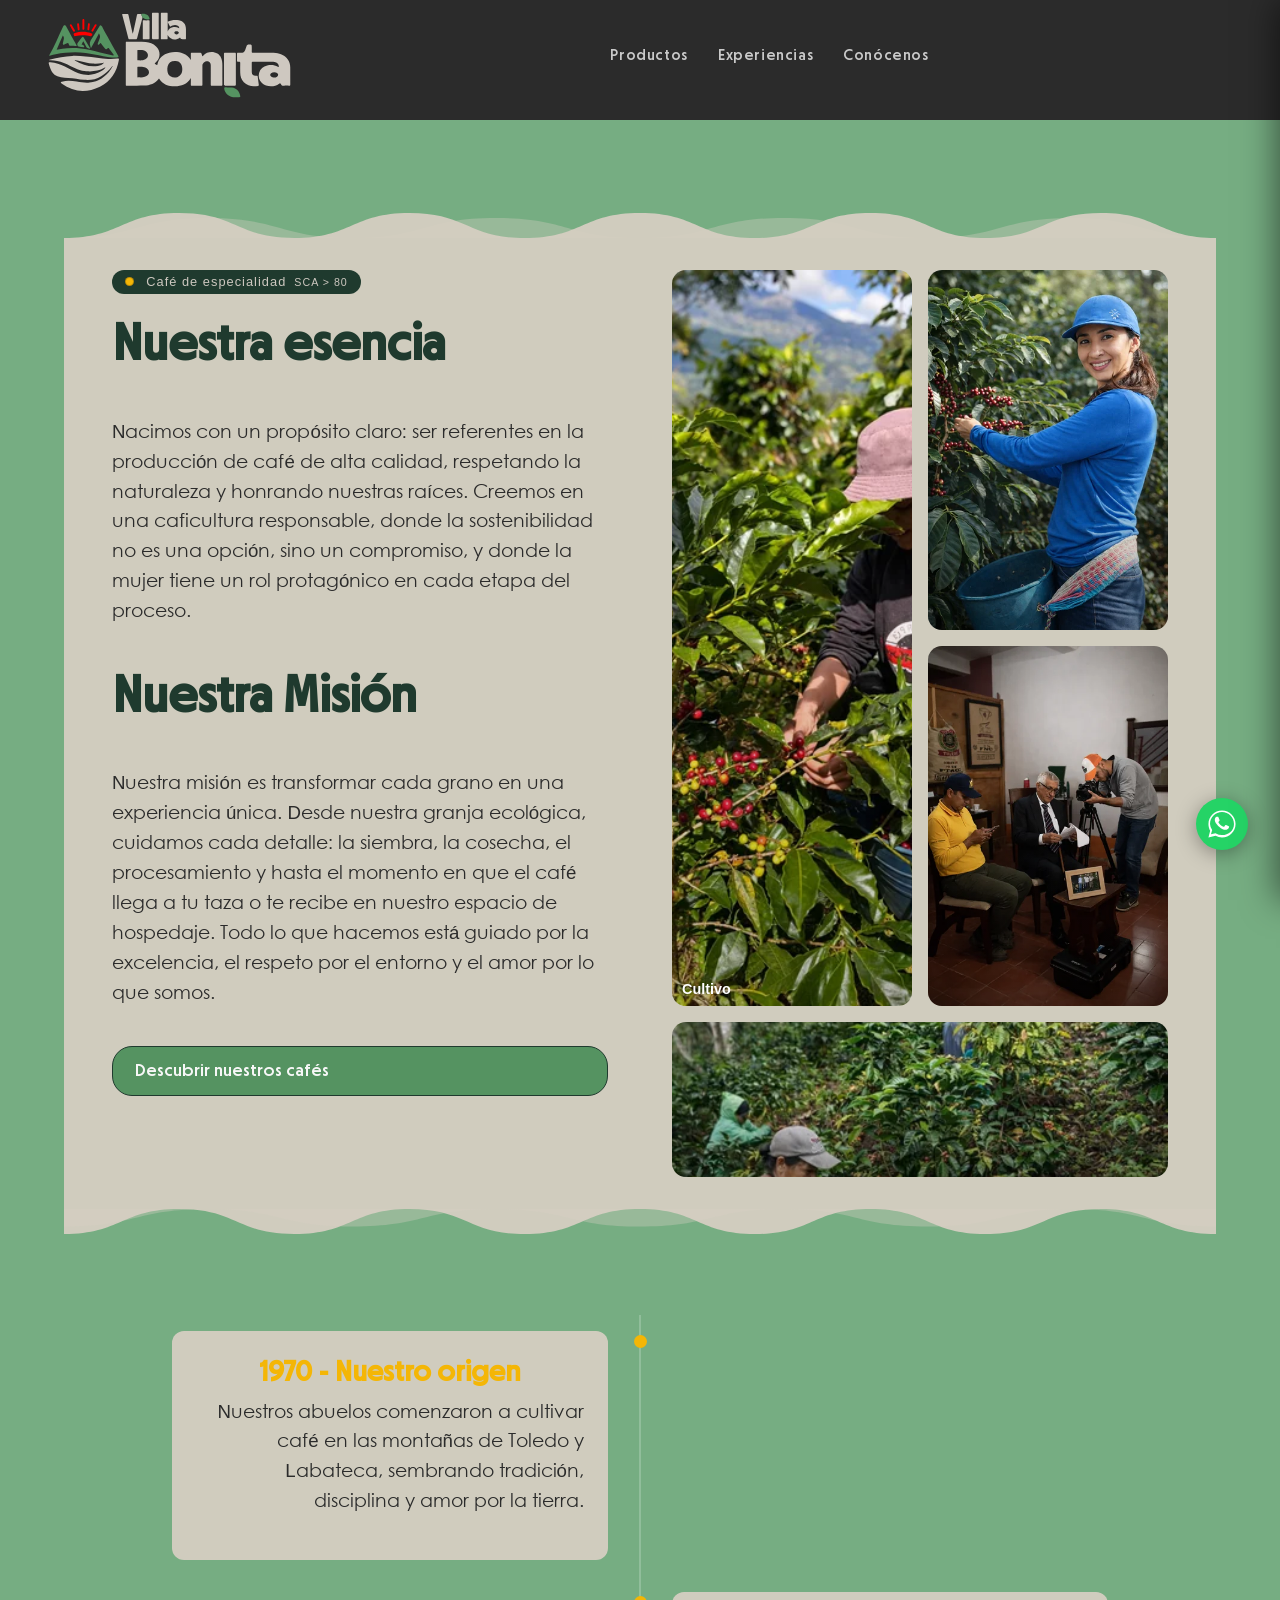
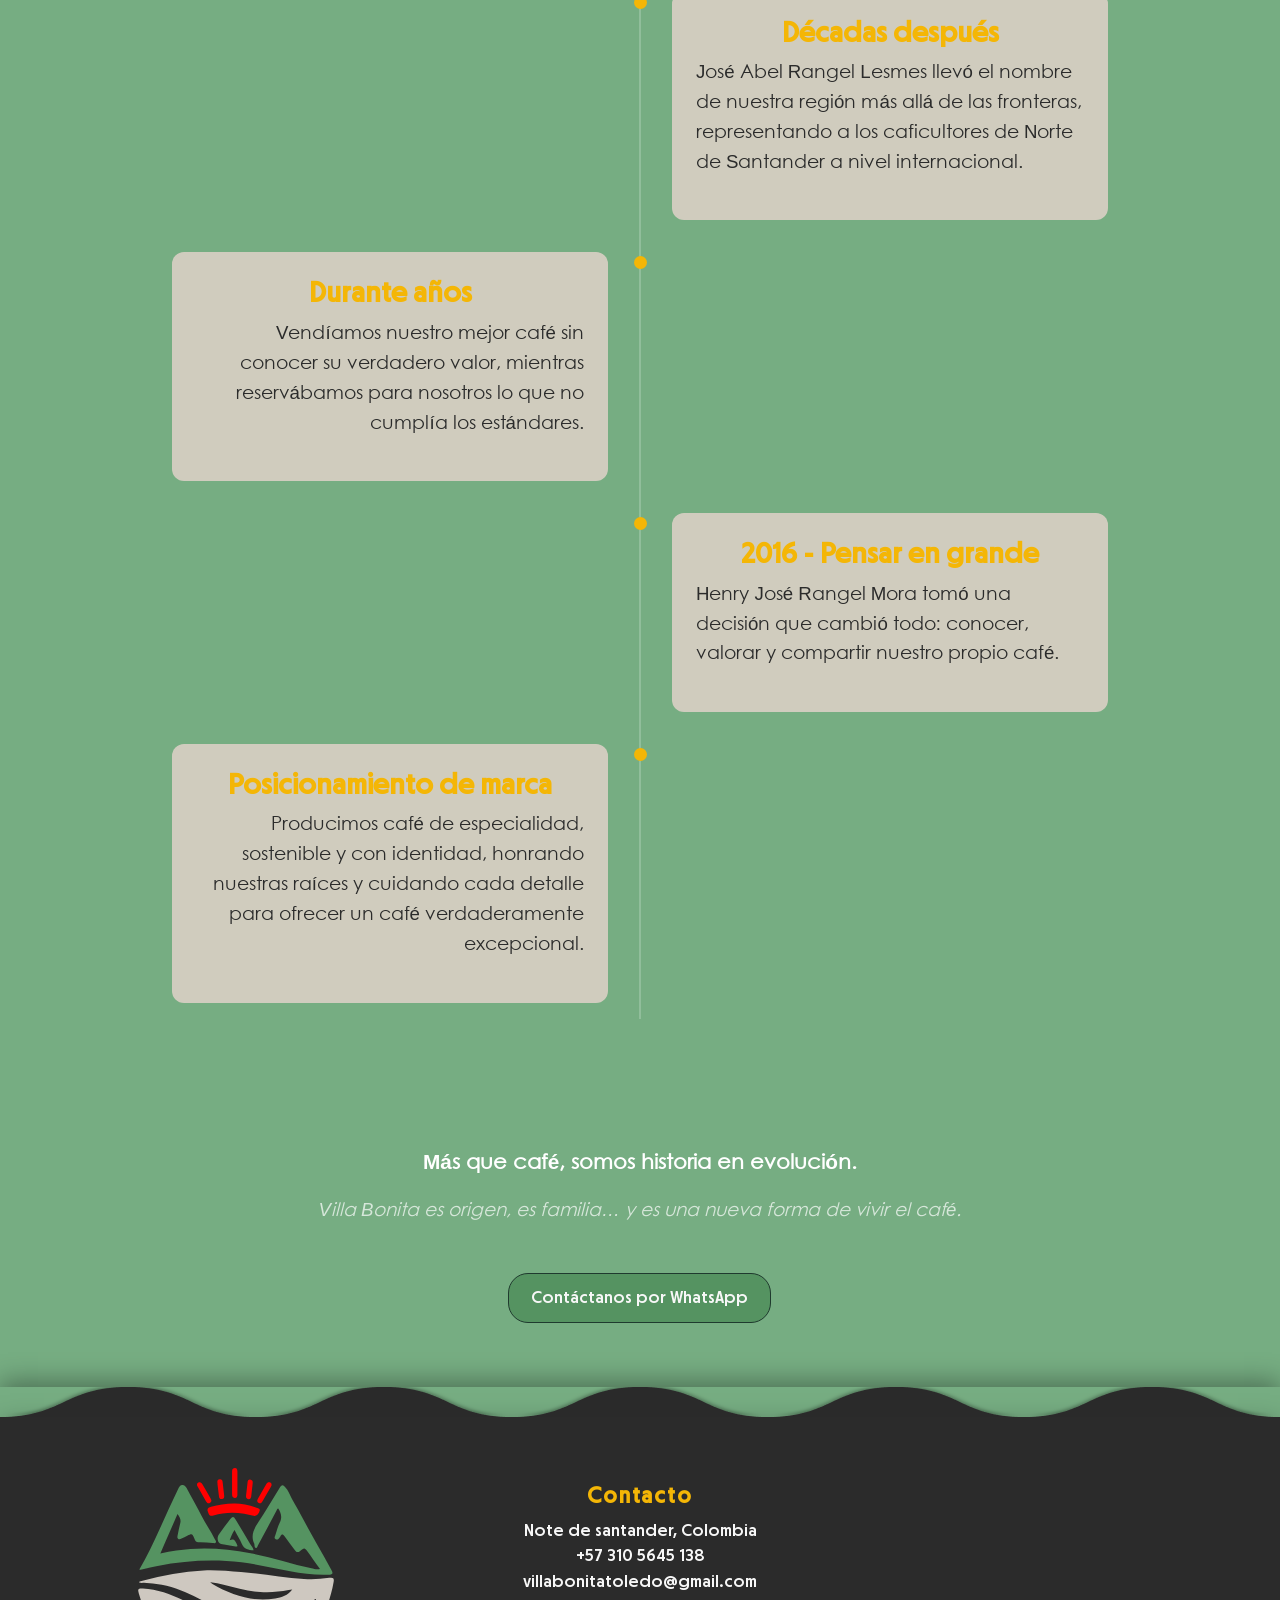
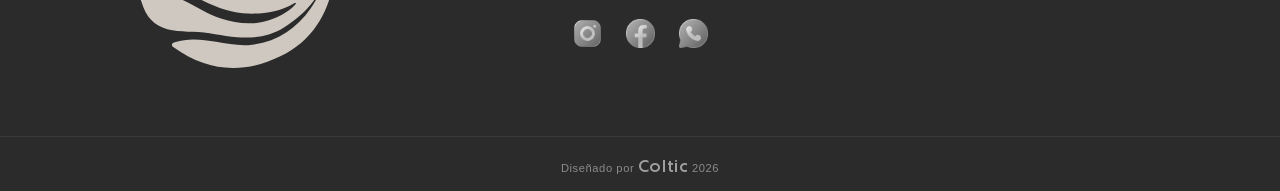
==== commit 4f719e53: "v2" ====
--- a/nosotros/index.html
+++ b/nosotros/index.html
@@ -2,62 +2,90 @@
 <html lang="es" dir="ltr">
 <head>
   <meta charset="utf-8">
+
+<link rel="preload" href="../static/fonts/niveau.woff2" as="font" type="font/woff2" crossorigin>
+<link rel="preload" href="../static/fonts/CentGothWGL.woff2" as="font" type="font/woff2" crossorigin>
+
+
+<link rel="preload" href="../static/images/cafes.webp" as="image">
 <meta name="viewport" content="width=device-width, initial-scale=1.0">
-<meta name="generator" content="Hugo 0.157.0">
+<meta name="generator" content="Hugo 0.163.0">
 
 <title>
 
-  Acerca de Nosotros | Cafe villa bonita
+  Acerca de Nosotros | Café Villa Bonita
 
 </title>
 
 
 <meta name="description" content="Somos una familia caficultora de Norte de Santander, Colombia, parte de las más de 500.000 familias cafeteras que han construido la tradición del café colombiano durante generaciones. Hace más de 50 años, nuestros abuelos comenzaron a cultivar café en los municipios de Toledo y Labateca, produciendo granos de alta calidad que eran vendidos en pergamino seco a las cooperativas de la región.">
-<meta name="robots" content="index,follow">
-<link rel="canonical" href="https://cafevillabonita.com/nosotros/">
+<meta name="keywords"    content="café de especialidad Colombia, café Toledo Norte de Santander, café de origen colombiano, ecohotel café, café artesanal, comprar café colombiano">
+<meta name="robots"      content="index, follow">
+<meta name="author"      content="Café Villa Bonita">
+<link rel="canonical"    href="https://cafevillabonita.com/nosotros/">
+
+
+<meta name="geo.region"    content="CO-NSA">
+<meta name="geo.placename" content="Toledo, Norte de Santander, Colombia">
+<meta name="geo.position"  content="7.3016;-72.4616">
+<meta name="ICBM"          content="7.3016, -72.4616">
 
 
 <meta name="theme-color" content="#1F3A2E">
 
 
-<link rel="icon" type="image/png" sizes="32x32" href="../static/images/favicon-32.png">
-<link rel="icon" type="image/png" sizes="16x16" href="../static/images/favicon-16.png">
-<link rel="apple-touch-icon" href="../static/images/apple-touch-icon.png">
-
-
-<meta property="og:title" content="Acerca de Nosotros">
+<link rel="icon" type="image/png" sizes="32x32" href="../static/favicon/favicon-32.png">
+<link rel="icon" type="image/png" sizes="16x16" href="../static/favicon/favicon-16.png">
+<link rel="apple-touch-icon" href="../static/favicon/apple-touch-icon.webp">
+
+
+<meta property="og:type"        content="article">
+<meta property="og:title"       content="Acerca de Nosotros">
 <meta property="og:description" content="Somos una familia caficultora de Norte de Santander, Colombia, parte de las más de 500.000 familias cafeteras que han construido la tradición del café colombiano durante generaciones. Hace más de 50 años, nuestros abuelos comenzaron a cultivar café en los municipios de Toledo y Labateca, produciendo granos de alta calidad que eran vendidos en pergamino seco a las cooperativas de la región.">
-<meta property="og:type" content="article">
-<meta property="og:url" content="https://cafevillabonita.com/nosotros/">
-<meta property="og:image" content="https://cafevillabonita.com/static/images/og-nosotros.jpg">
-
-
-<meta name="twitter:card" content="summary_large_image">
-<meta name="twitter:title" content="Acerca de Nosotros">
+<meta property="og:url"         content="https://cafevillabonita.com/nosotros/">
+<meta property="og:image"       content="https://cafevillabonita.com/static/images/og-nosotros.jpg">
+<meta property="og:locale"      content="es_CO">
+<meta property="og:site_name"   content="Café Villa Bonita">
+
+
+<meta name="twitter:card"        content="summary_large_image">
+<meta name="twitter:title"       content="Acerca de Nosotros">
 <meta name="twitter:description" content="Somos una familia caficultora de Norte de Santander, Colombia, parte de las más de 500.000 familias cafeteras que han construido la tradición del café colombiano durante generaciones. Hace más de 50 años, nuestros abuelos comenzaron a cultivar café en los municipios de Toledo y Labateca, produciendo granos de alta calidad que eran vendidos en pergamino seco a las cooperativas de la región.">
-<meta name="twitter:image" content="https://cafevillabonita.com/static/images/og-nosotros.jpg">
+<meta name="twitter:image"       content="https://cafevillabonita.com/static/images/og-nosotros.jpg">
 
 
 <script type="application/ld+json">
 {
   "@context": "https://schema.org",
-  "@type": "CafeOrCoffeeShop",
-  "name": "Cafe villa bonita",
+  "@type": ["CafeOrCoffeeShop", "LocalBusiness"],
+  "name": "Café Villa Bonita",
   "url": "https:\/\/cafevillabonita.com\/",
+  "logo": "https:\/\/cafevillabonita.com\/static\/images\/logo.svg",
   "image": "https:\/\/cafevillabonita.com\/static\/images\/og-nosotros.jpg",
-  "telephone": "+573105645138",
+  "description": "Café de especialidad de origen en Toledo, Norte de Santander. Cultivado a mano, tostado con alma. Compra online o vive la experiencia en nuestro eco-hotel.",
+  "telephone": "\u002b573105645138",
   "priceRange": "$$",
-  "servesCuisine": "Coffee",
+  "servesCuisine": "Café de especialidad",
+  "openingHours": "Mo-Sa 08:00-18:00",
   "address": {
     "@type": "PostalAddress",
-    "addressLocality": "Cucuta",
+    "addressLocality": "Toledo",
     "addressRegion": "Norte de Santander",
     "addressCountry": "CO"
   },
+  "geo": {
+    "@type": "GeoCoordinates",
+    "latitude": 7.3016,
+    "longitude": -72.4616
+  },
   "areaServed": [
-    "Cucuta",
-    "Norte de Santander",
-    "Colombia"
+    { "@type": "City",  "name": "Toledo" },
+    { "@type": "State", "name": "Norte de Santander" },
+    { "@type": "Country", "name": "Colombia" }
+  ],
+  "sameAs": [
+    "https:\/\/www.instagram.com\/granja_villabonita\/",
+    "https:\/\/web.facebook.com\/cafeVillabonita\/"
   ]
 }
 </script>
@@ -77,13 +105,13 @@
   <link rel="stylesheet" href="../css/card.min.d6b584b9b9c04e47d03b76b246a98bdae28131eff5845961ef75f1557c51cffa.css" integrity="sha256-1rWEubnATkfQO3ayRqmL2uKBMe/1hFlh73XxVXxRz/o=">
 
   
-  <link rel="stylesheet" href="../css/footer.min.8803149e581cc47db1b1b2acdd8622eb58442ef3a30577e23818d7030b1f3c21.css" integrity="sha256-iAMUnlgcxH2xsbKs3YYi61hELvOjBXfiOBjXAwsfPCE=">
+  <link rel="stylesheet" href="../css/footer.min.906391706ce93cd4e720c618a661569cdaa478475c61340ffe6eda212d2fe94d.css" integrity="sha256-kGORcGzpPNTnIMYYpmFWnNqkeEdcYTQP/m7aIS0v6U0=">
 
   
   <link rel="stylesheet" href="../css/header.min.76fa149b9b3a6375299b50a03fbbb56c1b076fc9094013f809448774cabc92ca.css" integrity="sha256-dvoUm5s6Y3Upm1CgP7u1bBsHb8kJQBP4CUSHdMq8kso=">
 
   
-  <link rel="stylesheet" href="../css/home.min.0d981e11b7a90936c581f963ebe238af52ac992366ea3aa07b445f94643ab342.css" integrity="sha256-DZgeEbepCTbFgflj6&#43;I4r1KsmSNm6jqge0RflGQ6s0I=">
+  <link rel="stylesheet" href="../css/home.min.aaa405687995efbb6916f3501a01dbe8e4a07f8aebcb036dbd70e1a4f4a362ba.css" integrity="sha256-qqQFaHmV77tpFvNQGgHb6OSgf4rrywNtvXDhpPSjYro=">
 
   
   <link rel="stylesheet" href="../css/nosotros.min.40eb03f7939fa5b7edeab7a87f39a2e6185ba25d52245701ea2e74d8fcb923e8.css" integrity="sha256-QOsD95Ofpbft6reofzmi5hhbol1SJFcB6i502Py5I&#43;g=">
@@ -94,17 +122,20 @@
   
   <link rel="stylesheet" href="../css/root.min.d21fa82b6e6858e2c30b446e4b81944c9ce66790e1b120f0b5f7b65f4b5e7a98.css" integrity="sha256-0h&#43;oK25oWOLDC0RuS4GUTJzmZ5DhsSDwtfe2X0teepg=">
 
-
-
-
-  
-  <script src="../js/banner.min.9e2eaf1ab714903c343801140e72af5b3b07ce07e80082640d0bd305f63f912d.js" integrity="sha256-ni6vGrcUkDw0OAEUDnKvWzsHzgfoAIJkDQvTBfY/kS0=" defer></script>
+  
+  <link rel="stylesheet" href="../css/whatsapp-float.min.8521f24311cf33814926d7bed8f4a5bca4a9b67820bb1c57dd7717ab11493f27.css" integrity="sha256-hSHyQxHPM4FJJte&#43;2PSlvKSptngguxxX3XcXqxFJPyc=">
+
+
+
+
+  
+  <script src="../js/banner.min.6a652b610ddb3454fb241939c4e514601fd6c117266f40dca413f36205f9b423.js" integrity="sha256-amUrYQ3bNFT7JBk5xOUUYB/WwRcmb0DcpBPzYgX5tCM=" defer></script>
 
   
   <script src="../js/header.min.4afda7f44153129c2d91d35d87b248793e9e0d000b89fb94a30e86420f507248.js" integrity="sha256-Sv2n9EFTEpwtkdNdh7JIeT6eDQALifuUow6GQg9Qckg=" defer></script>
 
   
-  <script src="../js/home.min.dd20b974a887bbfc6c14af3d4c9d865d4722e168c89e0148416336201d9dabe5.js" integrity="sha256-3SC5dKiHu/xsFK89TJ2GXUci4WjIngFIQWM2IB2dq&#43;U=" defer></script>
+  <script src="../js/home.min.8e2a29675c276ba2102e108d6114a845d490e4ecd2ea2f1e277e138c7b357ca5.js" integrity="sha256-jiopZ1wna6IQLhCNYRSoRdSQ5OzS6i8eJ34TjHs1fKU=" defer></script>
 
 </head>
 <body>
@@ -124,9 +155,6 @@
   </nav>
 
   <div class="header-actions">
-    <a class="button-1" href="https://api.whatsapp.com/send?phone=3105645138&text=Buen%20día,%20vengo%20del%20sitio%20web%20y%20me%20gustaría%20recibir%20información%20sobre%20sus%20cafés%20disponibles.%20☕" target="_blank">
-      Contáctanos
-    </a>
     <div class="hamburger-menu" id="hamburger-btn">
       <img src="../static/images/hamburger-menu.svg" alt="menu hamburguesa">
     </div>
@@ -145,8 +173,6 @@
     </ul>
   </nav>
 </div>
-
-
   </header>
   <main>
     
@@ -154,7 +180,6 @@
   <div class="generic-container-nosotros">
     <div class="feature" id="reference-displacement-1">
 
-  
   <svg class="wave" viewBox="0 0 400 24" preserveAspectRatio="none">
     <path d="M0,24 C25,24 25,8 50,8 C75,8 75,24 100,24 C125,24 125,8 150,8 C175,8 175,24 200,24 C225,24 225,8 250,8 C275,8 275,24 300,24 C325,24 325,8 350,8 C375,8 375,24 400,24 L0,24 Z" fill="rgba(214,207,194,0.35)"/>
     <path d="M0,24 C20,24 20,4 40,4 C60,4 60,24 80,24 C100,24 100,4 120,4 C140,4 140,24 160,24 C180,24 180,4 200,4 C220,4 220,24 240,24 C260,24 260,4 280,4 C300,4 300,24 320,24 C340,24 340,4 360,4 C380,4 380,24 400,24 L0,24 Z" fill="rgba(214,207,194,0.94)"/>
@@ -170,58 +195,47 @@
       </span>
 
       <h2>Nuestra esencia</h2>
-
       <p>
         Nacimos con un propósito claro: ser referentes en la producción de café de alta calidad, respetando la naturaleza y honrando nuestras raíces. Creemos en una caficultura responsable, donde la sostenibilidad no es una opción, sino un compromiso, y donde la mujer tiene un rol protagónico en cada etapa del proceso.
       </p>
 
-      <h2>Nuestra Mision</h2>
-
+      <h2>Nuestra Misión</h2>
       <p>
         Nuestra misión es transformar cada grano en una experiencia única. Desde nuestra granja ecológica, cuidamos cada detalle: la siembra, la cosecha, el procesamiento y hasta el momento en que el café llega a tu taza o te recibe en nuestro espacio de hospedaje. Todo lo que hacemos está guiado por la excelencia, el respeto por el entorno y el amor por lo que somos.
       </p>
 
-      <a href="#" class="button-1">
+      <a href="../#productos" class="button-1">
         Descubrir nuestros cafés
       </a>
     </div>
 
-    
     <div class="list-images">
-
       <div>
-        <img src="../static/images/villa3.webp" alt="">
+        <img src="../static/images/villa3.webp" alt="Cultivo Villa Bonita" loading="lazy">
         <span>Cultivo</span>
       </div>
-
       <div>
-        <img src="../static/images/villa1.webp" alt="">
-      </div>
-
+        <img src="../static/images/villa1.webp" alt="Granja Villa Bonita" loading="lazy">
+      </div>
       <div>
-        <img src="../static/images/villa4.webp" alt="">
-      </div>
-
+        <img src="../static/images/villa4.webp" alt="Proceso de café" loading="lazy">
+      </div>
       <div>
-        <img src="../static/images/villa2.webp" alt="">
-      </div>
-
+        <img src="../static/images/villa2.webp" alt="Café Villa Bonita" loading="lazy">
+      </div>
     </div>
 
   </div>
 
-  
   <svg class="wave" viewBox="0 0 400 24" preserveAspectRatio="none">
     <path d="M0,0 L0,20 C20,20 20,0 40,0 C60,0 60,20 80,20 C100,20 100,0 120,0 C140,0 140,20 160,20 C180,20 180,0 200,0 C220,0 220,20 240,20 C260,20 260,0 280,0 C300,0 300,20 320,20 C340,20 340,0 360,0 C380,0 380,20 400,20 L400,0 Z" fill="rgba(214,207,194,0.94)"/>
     <path d="M0,0 L0,14 C25,14 25,0 50,0 C75,0 75,14 100,14 C125,14 125,0 150,0 C175,0 175,14 200,14 C225,14 225,0 250,0 C275,0 275,14 300,14 C325,14 325,0 350,0 C375,0 375,14 400,14 L400,0 Z" fill="rgba(214,207,194,0.35)"/>
   </svg>
 
 </div>
-
   </div>
 </section>
 
-
 <section class="section-two">
 
   <div class="green-container" id="reference-displacement-2">
@@ -231,63 +245,51 @@
       <div class="timeline-item left">
         <div class="timeline-card">
           <h2>1970 - Nuestro origen</h2>
-          <p>
-            Nuestros abuelos comenzaron a cultivar café en las montañas de Toledo y Labateca, sembrando tradición, disciplina y amor por la tierra.
-          </p>
+          <p>Nuestros abuelos comenzaron a cultivar café en las montañas de Toledo y Labateca, sembrando tradición, disciplina y amor por la tierra.</p>
         </div>
       </div>
 
       <div class="timeline-item right">
         <div class="timeline-card">
           <h2>Décadas después</h2>
-          <p>
-            José Abel Rangel Lesmes llevó el nombre de nuestra región más allá de las fronteras, representando a los caficultores de Norte de Santander a nivel internacional.
-          </p>
+          <p>José Abel Rangel Lesmes llevó el nombre de nuestra región más allá de las fronteras, representando a los caficultores de Norte de Santander a nivel internacional.</p>
         </div>
       </div>
 
       <div class="timeline-item left">
         <div class="timeline-card">
           <h2>Durante años</h2>
-          <p>
-            Vendíamos nuestro mejor café sin conocer su verdadero valor, mientras reservábamos para nosotros lo que no cumplía los estándares.
-          </p>
+          <p>Vendíamos nuestro mejor café sin conocer su verdadero valor, mientras reservábamos para nosotros lo que no cumplía los estándares.</p>
         </div>
       </div>
 
       <div class="timeline-item right">
         <div class="timeline-card">
           <h2>2016 - Pensar en grande</h2>
-          <p>
-            Henry José Rangel Mora tomó una decisión que cambió todo: conocer, valorar y compartir nuestro propio café.
-          </p>
+          <p>Henry José Rangel Mora tomó una decisión que cambió todo: conocer, valorar y compartir nuestro propio café.</p>
         </div>
       </div>
 
       <div class="timeline-item left">
         <div class="timeline-card">
           <h2>Posicionamiento de marca</h2>
-          <p>
-            Producimos café de especialidad, sostenible y con identidad, honrando nuestras raíces y cuidando cada detalle para ofrecer un café verdaderamente excepcional.
-          </p>
+          <p>Producimos café de especialidad, sostenible y con identidad, honrando nuestras raíces y cuidando cada detalle para ofrecer un café verdaderamente excepcional.</p>
         </div>
       </div>
 
     </div>
 
     <div class="nosotros-cierre">
-      <p class="big">
-        Más que café, somos historia en evolución.
-      </p>
-      <p class="cta">
-        Villa Bonita es origen, es familia… y es una nueva forma de vivir el café.
-      </p>
+      <p class="big">Más que café, somos historia en evolución.</p>
+      <p class="cta">Villa Bonita es origen, es familia… y es una nueva forma de vivir el café.</p>
+      <a href="https://api.whatsapp.com/send?phone=573105645138&text=Hola,%20quiero%20conocer%20más%20sobre%20Café%20Villa%20Bonita.%20☕" target="_blank" rel="noopener" class="button-1" style="margin-top:1.8rem; display:inline-flex;">
+        Contáctanos por WhatsApp
+      </a>
     </div>
 
   </div>
 
 </section>
-
 
   </main>
   <footer>
@@ -352,5 +354,17 @@
 </div>
 
   </footer>
+  <a class="whatsapp-float"
+   href="https://api.whatsapp.com/send?phone=573105645138&text=Buen%20día,%20vengo%20del%20sitio%20web%20y%20me%20gustaría%20recibir%20información%20sobre%20sus%20cafés%20disponibles.%20☕"
+   target="_blank"
+   rel="noopener noreferrer"
+   aria-label="Habla con un asesor por WhatsApp">
+  <span class="whatsapp-float__icon">
+    <svg xmlns="http://www.w3.org/2000/svg" viewBox="0 0 32 32" fill="white" width="28" height="28">
+      <path d="M16 .5C7.44.5.5 7.44.5 16c0 2.76.72 5.36 1.98 7.62L.5 31.5l8.1-2.12A15.44 15.44 0 0016 31.5C24.56 31.5 31.5 24.56 31.5 16S24.56.5 16 .5zm0 28.2a13.6 13.6 0 01-6.93-1.9l-.5-.3-5.16 1.35 1.38-5.02-.33-.52A13.6 13.6 0 012.3 16C2.3 8.44 8.44 2.3 16 2.3S29.7 8.44 29.7 16 23.56 28.7 16 28.7zm7.47-10.18c-.41-.2-2.42-1.19-2.8-1.33-.37-.13-.64-.2-.91.21-.27.4-1.05 1.33-1.28 1.6-.24.28-.47.31-.88.1-.41-.2-1.73-.64-3.3-2.04-1.22-1.09-2.04-2.44-2.28-2.85-.24-.41-.03-.63.18-.84.18-.18.41-.47.61-.7.2-.24.27-.4.4-.68.14-.27.07-.51-.03-.7-.1-.2-.91-2.2-1.25-3.01-.33-.8-.66-.69-.91-.7h-.78c-.27 0-.7.1-1.07.51-.37.4-1.4 1.37-1.4 3.33s1.43 3.87 1.63 4.14c.2.27 2.82 4.3 6.83 6.03.96.41 1.7.66 2.28.84.96.3 1.83.26 2.52.16.77-.12 2.42-.99 2.76-1.94.34-.96.34-1.78.24-1.95-.1-.17-.37-.27-.78-.47z"/>
+    </svg>
+  </span>
+  <span class="whatsapp-float__label">Habla con un asesor</span>
+</a>
 </body>
-</html>
+</html>
--- a/css/footer.min.906391706ce93cd4e720c618a661569cdaa478475c61340ffe6eda212d2fe94d.css
+++ b/css/footer.min.906391706ce93cd4e720c618a661569cdaa478475c61340ffe6eda212d2fe94d.css
@@ -0,0 +1 @@
+.footer-wrapper{display:flex;flex-direction:column;width:100%;box-shadow:0 -6px 24px rgba(0,0,0,.35)}.wave{display:block;width:100%;height:30px;position:relative;z-index:2}footer{display:flex;flex-direction:column;align-items:center;background-color:var(--brand-green-light);padding-top:3rem}.footer{background-color:var(--bg-secondary);width:100%;display:flex;flex-direction:column;align-items:center;box-shadow:0 10px 28px rgba(0,0,0,.4)}.footer-container{display:grid;grid-template-columns:1fr 1fr 1fr;max-width:1200px;width:100%;padding:3rem 1.5rem;gap:60px}.footer-brand{display:flex;flex-direction:column;justify-content:center;align-items:center}.footer-brand img{width:200px}.footer-contact{display:flex;flex-direction:column;text-align:center;align-items:center;justify-content:center}.more-info h3{color:var(--accent-yellow);font-size:1.4rem;font-weight:600;letter-spacing:.08em;font-family:niveau;margin-bottom:14px}.contact-list{display:flex;flex-direction:column;gap:8px}.social-network{display:flex;gap:18px;margin-top:25px}.social-network img{width:35px;transition:transform .3s}.social-network a:hover img{transform:translateY(-3px)}.footer-maps iframe{width:100%;height:220px;border:none;border-radius:10px;filter:grayscale(30%)contrast(1.05)}.footer-credits{text-align:center;font-size:.7rem;letter-spacing:.05em;color:rgba(255,255,255,.45);padding:1rem 0 .6rem;width:100%;border-top:1px solid rgba(255,255,255,7%)}.footer-credits a{color:rgba(255,255,255,.55);text-decoration:none;transition:.25s}.footer-credits a:hover{color:#fff}@media(max-width:820px){.footer-container{grid-template-columns:1fr}.footer-brand{order:1}.footer-maps{order:2}.footer-contact{order:3}}
--- a/css/home.min.aaa405687995efbb6916f3501a01dbe8e4a07f8aebcb036dbd70e1a4f4a362ba.css
+++ b/css/home.min.aaa405687995efbb6916f3501a01dbe8e4a07f8aebcb036dbd70e1a4f4a362ba.css
@@ -0,0 +1 @@
+.green-container h2{text-align:center;color:var(--bg-main);font-size:3rem;font-weight:700;margin-bottom:2rem}.gridx3{display:grid;grid-template-columns:repeat(3,1fr);gap:1rem;align-items:stretch}.section-two{background-color:var(--brand-green-light);display:flex;flex-direction:column;align-items:center}.green-container{max-width:1200px;width:100%;padding:1rem 1.5rem;display:flex;flex-direction:column;gap:4rem}.section-one{padding-top:120px;background:var(--bg-secondary);display:flex;align-items:center;flex-direction:column}.reference{width:100%;display:flex;flex-direction:column;align-items:center;position:relative}.generic-container{position:absolute;width:100%;padding:1rem 1.5rem;max-width:1200px;top:clamp(4rem,24vw,20rem)}.generic-container-nosotros{position:absolute;width:100%;padding:1rem 1.5rem;max-width:1200px;top:clamp(4rem,24vw,12rem)}.mosaic{display:grid;grid-template-columns:2fr 2fr 1.4fr;grid-template-rows:220px 220px 260px;gap:1rem;margin-top:2rem}.mosaic img{width:100%;height:100%;object-fit:cover;border-radius:12px;transition:transform .4s ease,filter .4s ease}.mosaic img:hover{transform:scale(1.05);filter:brightness(1.05)}.m1{grid-column:1/2;grid-row:1/3}.m2{grid-column:2/3;grid-row:1/2}.m3{grid-column:3/4;grid-row:1/3}.m4{grid-column:2/3;grid-row:2/3}.m5{grid-column:1/2;grid-row:3/4}.m6{grid-column:2/3;grid-row:3/4}.m7{grid-column:3/4;grid-row:3/4}.mosaic-text{grid-column:1/3;grid-row:3/4;display:grid;grid-template-columns:1fr 1fr;gap:1rem;border-radius:12px;overflow:hidden}.mosaic-exp{position:relative;border-radius:12px;overflow:hidden;cursor:default}.exp-bg{position:absolute;inset:0;background-size:cover;background-position:50%;filter:blur(2px)brightness(.45);transform:scale(1.08);transition:filter .5s ease,transform .5s ease}.mosaic-exp:hover .exp-bg{filter:blur(0)brightness(.35);transform:scale(1.12)}.exp-content{position:relative;z-index:2;padding:1.4rem 1.6rem;height:100%;display:flex;flex-direction:column;justify-content:flex-end}.exp-content strong{display:block;color:var(--accent-yellow);font-size:1.1rem;letter-spacing:.06em;margin-bottom:.5rem;text-shadow:0 2px 8px rgba(0,0,0,.6)}.exp-content p{font-size:.85rem;color:rgba(255,255,255,.85);line-height:1.6;margin:0 0 1rem;text-shadow:0 1px 4px rgba(0,0,0,.7)}.exp-cta{display:inline-block;font-size:.8rem;font-weight:600;letter-spacing:.06em;color:var(--accent-yellow);text-shadow:0 1px 4px rgba(0,0,0,.7);transition:letter-spacing .2s,color .2s;margin-bottom:0}.exp-cta:hover{letter-spacing:.1em;color:#fff}.closing-statement{position:relative;border-radius:16px;overflow:hidden;min-height:320px;display:flex;align-items:center;justify-content:center;margin-bottom:2rem}.closing-bg{position:absolute;inset:0;background-size:cover;background-position:50%;filter:blur(3px)brightness(.35);transform:scale(1.05)}.closing-inner{position:relative;z-index:2;text-align:center;max-width:720px;padding:3rem 2rem;display:flex;flex-direction:column;align-items:center}.closing-big{font-size:clamp(1.8rem,4vw,2.8rem);font-weight:800;color:#fff;letter-spacing:.04em;margin:0 0 1.2rem;text-shadow:0 4px 20px rgba(0,0,0,.6);font-family:niveau,sans-serif}.closing-sub{font-size:1rem;color:rgba(255,255,255,.75);line-height:1.8;margin:0 0 1.8rem;text-shadow:0 2px 8px rgba(0,0,0,.5)}.btn-closing{background:rgba(255,255,255,.12);border:1px solid rgba(255,255,255,.35);backdrop-filter:blur(4px)}.btn-closing:hover{background:var(--brand-green);border-color:var(--brand-green)}@media(max-width:890px){.gridx3{grid-template-columns:1fr 1fr}.mosaic{grid-template-columns:1fr 1fr;grid-template-rows:200px 200px 200px auto 200px}.m1{grid-column:1/3;grid-row:1/2}.m2{grid-column:1/2;grid-row:2/3}.m3{grid-column:2/3;grid-row:2/3}.m4{grid-column:1/3;grid-row:3/4}.mosaic-text{grid-column:1/3;grid-row:4/5;grid-template-columns:1fr 1fr;min-height:220px}.m5{grid-column:1/2;grid-row:5/6}.m6{grid-column:2/3;grid-row:5/6}.m7{display:none}}@media(max-width:690px){.gridx3{grid-template-columns:1fr}.mosaic{grid-template-columns:1fr;grid-template-rows:auto}.mosaic img{grid-column:auto!important;grid-row:auto!important;height:200px}.mosaic-text{grid-column:auto!important;grid-row:auto!important;grid-template-columns:1fr;min-height:400px}.mosaic-exp{min-height:180px}.m7{display:none}}@media(max-width:520px){.section-one{padding-top:90px}}
--- a/css/whatsapp-float.min.8521f24311cf33814926d7bed8f4a5bca4a9b67820bb1c57dd7717ab11493f27.css
+++ b/css/whatsapp-float.min.8521f24311cf33814926d7bed8f4a5bca4a9b67820bb1c57dd7717ab11493f27.css
@@ -0,0 +1 @@
+.whatsapp-float{position:fixed;bottom:2rem;right:2rem;z-index:999;display:flex;align-items:center;gap:.65rem;background:#25d366;border-radius:999px;padding:.75rem;box-shadow:0 4px 20px rgba(0,0,0,.35);cursor:pointer;overflow:hidden;max-width:52px;transition:max-width .4s ease,padding .4s ease,background .25s;animation:wa-pulse 1s ease-out 3}.whatsapp-float:hover{max-width:260px;padding:.75rem 1.2rem .75rem .75rem;background:#1ebe5d}.whatsapp-float__icon{display:flex;align-items:center;justify-content:center;flex-shrink:0;width:28px;height:28px}.whatsapp-float__label{white-space:nowrap;font-family:century gothic wgl,sans-serif;font-size:.85rem;font-weight:600;color:#fff;opacity:0;transition:opacity .25s .15s;pointer-events:none;margin-bottom:0}.whatsapp-float:hover .whatsapp-float__label{opacity:1}@keyframes wa-pulse{0%{box-shadow:0 0 rgba(37,211,102,.6)}60%{box-shadow:0 0 0 14px rgba(37,211,102,0)}100%{box-shadow:0 0 rgba(37,211,102,0)}}@media(max-width:520px){.whatsapp-float{bottom:1.2rem;right:1.2rem}}
